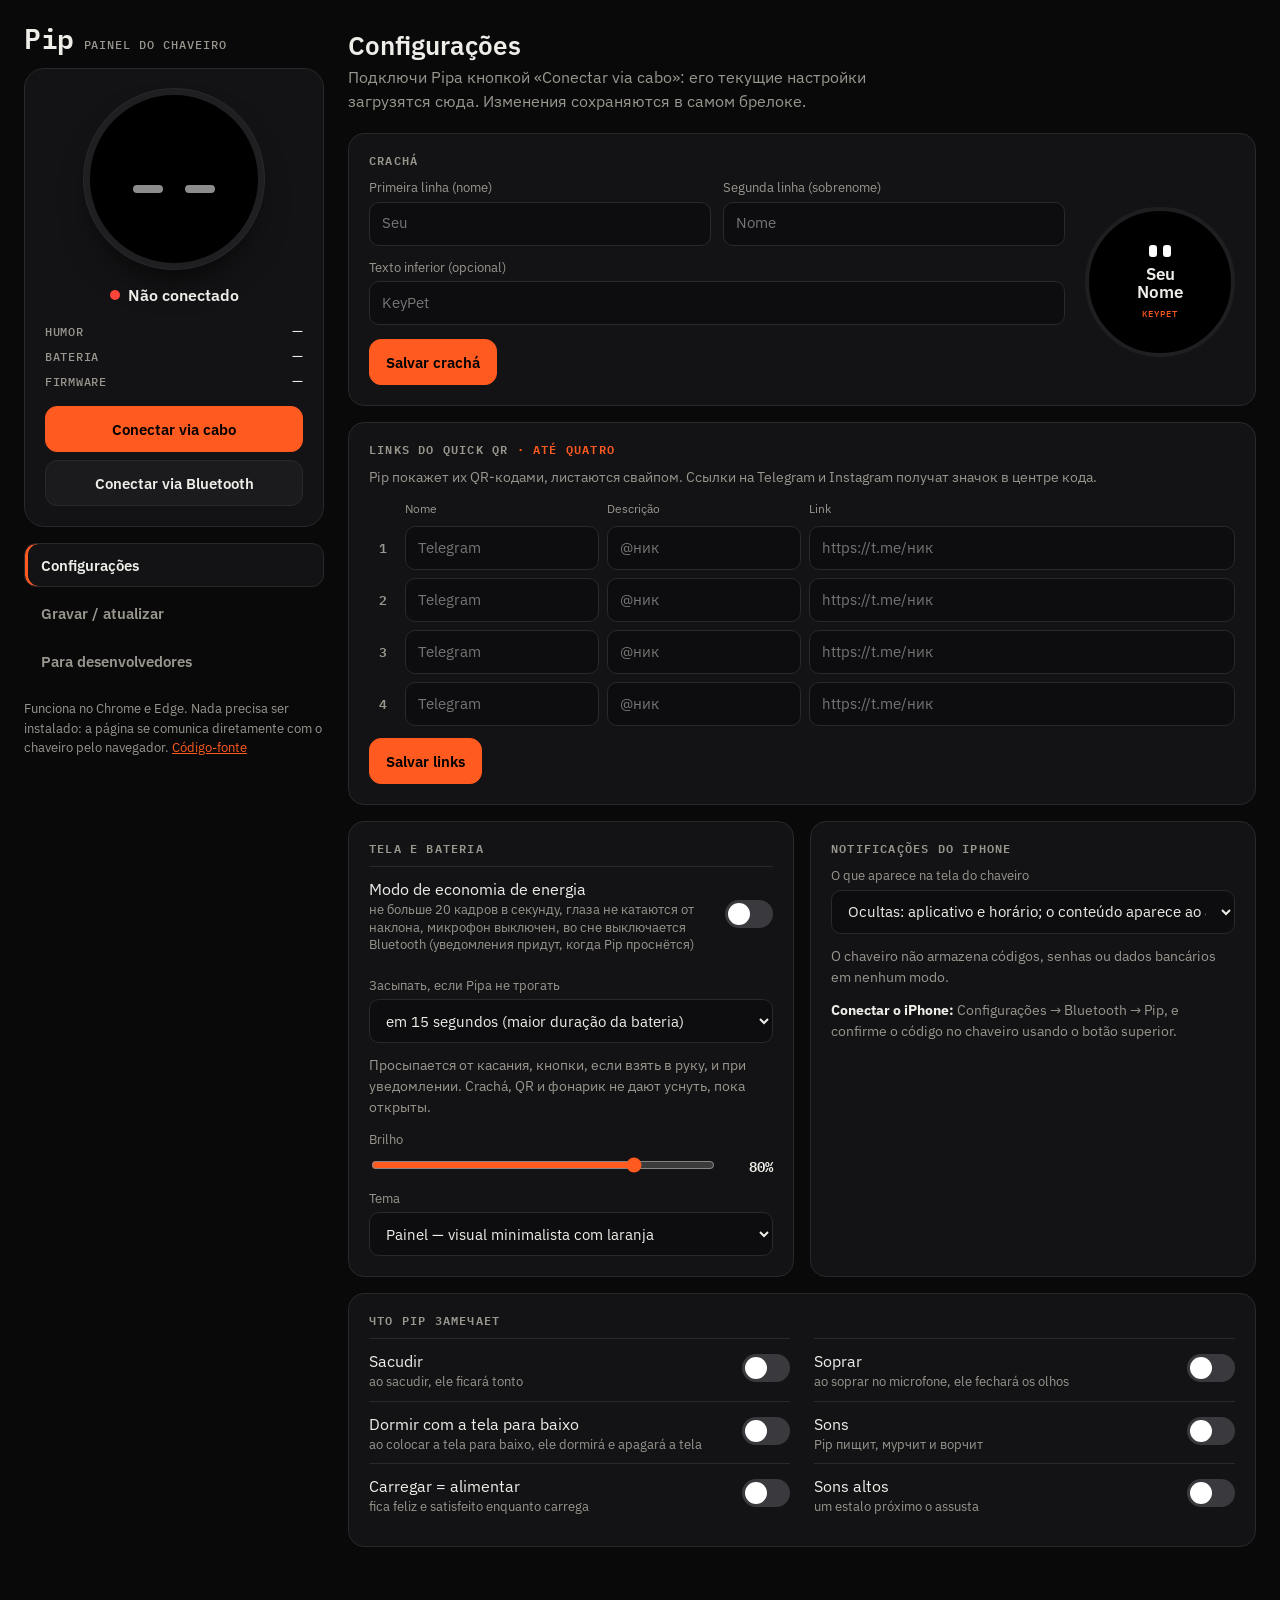
==== index.html @ 4ded97c6 "feat: publica painel web do Pip traduzido para pt-BR" ====
<!doctype html>
<html lang="pt-BR">
<head>
<meta charset="utf-8">
<meta name="viewport" content="width=device-width, initial-scale=1">
<title>Pip — painel do chaveiro</title>
<link rel="preconnect" href="https://fonts.googleapis.com">
<link rel="preconnect" href="https://fonts.gstatic.com" crossorigin>
<link href="https://fonts.googleapis.com/css2?family=IBM+Plex+Mono:wght@500;600&family=IBM+Plex+Sans:wght@400;500;600&display=swap" rel="stylesheet">
<style>
/* the keychain's own world: AMOLED black, the Приборка orange, mono headers like the device's "МУЗЫКА // КОМПЬЮТЕР".
   Layout: a sticky rail (Pip, the link, the tabs) beside a wide grid of cards; one column under 900px. */
:root{
  --bg:#09090a; --panel:#131315; --raised:#1b1b1e; --line:#29292d; --text:#efede8; --dim:#99968e;
  --acc:#ff5a1f; --good:#34c759; --bad:#ff453a;
  --mono:"IBM Plex Mono",ui-monospace,"SF Mono",Menlo,Consolas,monospace;
  --sans:"IBM Plex Sans",-apple-system,"Segoe UI",Roboto,Arial,sans-serif;
  color-scheme:dark;
}
*{box-sizing:border-box}
html,body{margin:0}
body{background:var(--bg);color:var(--text);font:16px/1.5 var(--sans)}
a{color:var(--acc)}
.app{max-width:1280px;margin:0 auto;padding:24px 24px 64px;display:grid;grid-template-columns:300px minmax(0,1fr);gap:24px;align-items:start}

/* ---- the rail ---- */
.rail{position:sticky;top:24px;display:flex;flex-direction:column;gap:16px}
.brand{display:flex;align-items:baseline;gap:10px}
.brand h1{font:600 28px/1 var(--mono);margin:0;letter-spacing:-.5px}
.brand span{font:500 12px var(--mono);color:var(--dim);text-transform:uppercase;letter-spacing:.08em}
.device{background:var(--panel);border:1px solid var(--line);border-radius:20px;padding:20px;display:flex;flex-direction:column;align-items:center;gap:14px}
.screen{width:180px;aspect-ratio:1;border-radius:50%;background:#000;border:6px solid #1f1f22;box-shadow:0 0 0 1px var(--line),0 20px 40px -20px #000;display:grid;place-items:center}
.eyes{display:flex;gap:22px}
.eyes i{width:30px;height:46px;background:#fff;border-radius:12px;transition:height .4s,transform .4s,opacity .4s;animation:blink 5s infinite}
body:not(.linked) .eyes i{height:8px;opacity:.55;transform:translateY(10px);animation:none}
@keyframes blink{0%,94%,100%{transform:scaleY(1)}97%{transform:scaleY(.08)}}
.status{display:flex;gap:8px;align-items:center;font-weight:600}
.dot{width:10px;height:10px;border-radius:50%;background:var(--bad);flex:none}
.linked .dot{background:var(--good);box-shadow:0 0 0 4px color-mix(in srgb,var(--good) 20%,transparent)}
.facts{width:100%;display:grid;grid-template-columns:auto 1fr;gap:4px 12px;font-size:14px;margin:0}
.facts dt{font:500 12px/21px var(--mono);color:var(--dim);text-transform:uppercase;letter-spacing:.06em}
.facts dd{margin:0;text-align:right;font-variant-numeric:tabular-nums}
.connect{width:100%;display:grid;gap:8px}
nav{display:flex;flex-direction:column;gap:4px}
nav button{justify-content:flex-start;background:transparent;border-color:transparent;min-height:44px;color:var(--dim)}
nav button:hover{background:var(--panel);color:var(--text)}
nav button.on{background:var(--panel);border-color:var(--line);color:var(--text);box-shadow:inset 3px 0 0 var(--acc)}
.rail footer{color:var(--dim);font-size:13px}

/* ---- the content ---- */
main{min-width:0}
.head{display:flex;justify-content:space-between;align-items:flex-end;gap:16px;flex-wrap:wrap;margin:6px 0 20px}
.head h2{font:600 26px/1.2 var(--sans);margin:0;text-wrap:balance}
.head p{margin:4px 0 0;color:var(--dim);max-width:60ch}
.cards{display:grid;grid-template-columns:repeat(2,minmax(0,1fr));gap:16px}
.wide{grid-column:1/-1}
.card{background:var(--panel);border:1px solid var(--line);border-radius:16px;padding:20px;display:flex;flex-direction:column;gap:12px;min-width:0}
.card h3{font:600 12px/1 var(--mono);margin:0;color:var(--dim);text-transform:uppercase;letter-spacing:.1em}
.card h3 b{color:var(--acc);font-weight:600}
.muted{color:var(--dim);font-size:14px;margin:0}
.notice{border:1px solid #5a3018;background:#22150e;color:#ffb28f;border-radius:12px;padding:12px 14px;margin:0 0 16px}

button{font:600 15px var(--sans);border-radius:12px;padding:10px 16px;border:1px solid var(--line);background:var(--raised);color:var(--text);cursor:pointer;min-height:46px;display:inline-flex;align-items:center;justify-content:center;gap:8px}
button:hover{border-color:var(--dim)}
button.main{background:var(--acc);border-color:var(--acc);color:#000}
button.main:hover{filter:brightness(1.08)}
button:disabled{opacity:.45;cursor:default}
:focus-visible{outline:2px solid var(--acc);outline-offset:2px}
.row{display:flex;gap:10px;flex-wrap:wrap;align-items:center}
label,.lbl{display:block;font-size:13px;color:var(--dim);margin:0 0 4px}
input[type=text],input[type=url],select{width:100%;font:inherit;font-size:15px;color:var(--text);background:#0d0d0f;border:1px solid var(--line);border-radius:10px;padding:9px 12px;min-height:44px}
input:focus,select:focus{border-color:var(--acc);outline:none}
input[type=range]{width:100%;accent-color:var(--acc)}
.fields{display:grid;grid-template-columns:1fr 1fr;gap:12px}
.saved{color:var(--good);font-size:14px;opacity:0;transition:opacity .3s}
.saved.show{opacity:1}

/* badge: fields beside a round preview */
.badge{display:grid;grid-template-columns:minmax(0,1fr) 150px;gap:20px;align-items:center}
.preview{width:150px;aspect-ratio:1;border-radius:50%;background:#000;border:4px solid #1f1f22;display:flex;flex-direction:column;align-items:center;justify-content:center;text-align:center;padding:16px;overflow:hidden}
.preview .mark{display:flex;gap:6px;margin-bottom:8px}.preview .mark i{width:8px;height:12px;background:#fff;border-radius:3px}
.preview b{font:600 17px/1.1 var(--sans);max-width:100%;overflow-wrap:anywhere}
.preview small{font:500 9px var(--mono);color:var(--acc);letter-spacing:.12em;text-transform:uppercase;margin-top:6px}

/* QR links: a table of four */
.links{display:grid;gap:8px}
.link{display:grid;grid-template-columns:28px minmax(0,1fr) minmax(0,1fr) minmax(0,2.2fr);gap:8px;align-items:center}
.link .n{font:600 13px var(--mono);color:var(--dim);text-align:center}
.link.head-row span{font-size:12px;color:var(--dim)}

.range{display:flex;align-items:center;gap:12px}
.range output{font:600 14px var(--mono);min-width:44px;text-align:right;font-variant-numeric:tabular-nums}
.toggles{display:grid;grid-template-columns:1fr 1fr;gap:0 24px}
.toggle{display:flex;justify-content:space-between;align-items:center;gap:12px;padding:10px 0;border-top:1px solid var(--line)}
.toggle small{display:block;color:var(--dim);font-size:13px;line-height:1.35}
.switch{position:relative;width:48px;height:28px;flex:none}
.switch input{position:absolute;opacity:0;inset:0;margin:0;cursor:pointer}
.switch span{position:absolute;inset:0;background:#3a3a3e;border-radius:14px;transition:.15s;pointer-events:none}
.switch span:before{content:"";position:absolute;width:22px;height:22px;left:3px;top:3px;background:#fff;border-radius:50%;transition:.15s}
.switch input:checked+span{background:var(--good)}
.switch input:checked+span:before{transform:translateX(20px)}
.switch input:focus-visible+span{outline:2px solid var(--acc);outline-offset:2px}

/* flashing: three steps across, then the button and the bar */
.steps{display:grid;grid-template-columns:repeat(3,1fr);gap:16px;counter-reset:s;margin:0;padding:0;list-style:none}
.steps li{background:var(--panel);border:1px solid var(--line);border-radius:16px;padding:18px;counter-increment:s}
.steps li:before{content:counter(s);display:grid;place-items:center;width:30px;height:30px;border-radius:50%;background:var(--acc);color:#000;font:600 15px var(--mono);margin-bottom:10px}
.steps b{display:block;margin-bottom:2px}
.flashbox{display:grid;grid-template-columns:auto minmax(0,1fr);gap:20px;align-items:center}
.bar{height:10px;background:#222225;border-radius:5px;overflow:hidden}
.bar i{display:block;height:100%;width:0;background:var(--acc);transition:width .2s}
details summary{cursor:pointer;color:var(--text)}
details p{margin:8px 0 0}

@media (max-width:1100px){.toggles{grid-template-columns:1fr}.link{grid-template-columns:28px 1fr 1fr}.link input[type=url]{grid-column:2/-1}.link.head-row{display:none}}
@media (max-width:900px){
  .app{grid-template-columns:1fr;padding:16px}
  .rail{position:static}
  .device{flex-direction:row;flex-wrap:wrap;justify-content:space-between}
  .screen{width:110px;border-width:4px}.eyes{gap:14px}.eyes i{width:18px;height:28px;border-radius:8px}
  .device .facts{flex:1;min-width:180px;width:auto}
  nav{flex-direction:row;overflow-x:auto}
  nav button{flex:none}
  nav button.on{box-shadow:inset 0 -3px 0 var(--acc)}
  .cards,.steps{grid-template-columns:1fr}
}
@media (max-width:520px){.fields,.flashbox{grid-template-columns:1fr}.badge{grid-template-columns:1fr;justify-items:center}.badge>div{width:100%}}
@media (prefers-reduced-motion:reduce){*{transition:none!important;animation:none!important}}
</style>
</head>
<body>
<div class="app">
  <aside class="rail">
    <div class="brand"><h1>Pip</h1><span>painel do chaveiro</span></div>

    <div class="device">
      <div class="screen" aria-hidden="true"><div class="eyes"><i></i><i></i></div></div>
      <div class="status"><span class="dot"></span><span id="state">Não conectado</span></div>
      <dl class="facts">
        <dt>Humor</dt><dd id="mood">—</dd>
        <dt>Bateria</dt><dd id="bat">—</dd>
        <dt>Firmware</dt><dd id="ver">—</dd>
      </dl>
      <div class="connect">
        <button class="main" id="usb">Conectar via cabo</button>
        <button id="ble">Conectar via Bluetooth</button>
      </div>
    </div>

    <nav id="tabs">
      <button data-tab="settings" class="on">Configurações</button>
      <button data-tab="flash">Gravar / atualizar</button>
      <button data-tab="dev">Para desenvolvedores</button>
    </nav>

    <footer>Funciona no Chrome e Edge. Nada precisa ser instalado: a página se comunica diretamente com o chaveiro pelo navegador.
      <a href="https://github.com/NovikovVisuals/Pip-KeyPet" target="_blank" rel="noopener">Código-fonte</a></footer>
  </aside>

  <main>
    <div class="notice" id="nobrowser" hidden>
      Este navegador não é compatível com o chaveiro. Abra esta página no <b>Google Chrome</b> или <b>Microsoft Edge</b> на компьютере.
    </div>

    <section data-tab="settings">
      <div class="head"><div>
        <h2>Configurações</h2>
        <p id="needlink">Подключи Pipа кнопкой «Conectar via cabo»: его текущие настройки загрузятся сюда. Изменения сохраняются в самом брелоке.</p>
      </div></div>

      <div class="cards">
        <div class="card wide">
          <h3>Crachá</h3>
          <div class="badge">
            <div>
              <div class="fields">
                <div><label for="first">Primeira linha (nome)</label><input type="text" id="first" maxlength="30" placeholder="Seu"></div>
                <div><label for="last">Segunda linha (sobrenome)</label><input type="text" id="last" maxlength="30" placeholder="Nome"></div>
              </div>
              <div style="margin-top:12px"><label for="org">Texto inferior (opcional)</label><input type="text" id="org" maxlength="22" placeholder="KeyPet"></div>
              <div class="row" style="margin-top:14px"><button class="main" id="saveName">Salvar crachá</button><span class="saved" id="savedName">Salvo</span></div>
            </div>
            <div class="preview" aria-label="Prévia no chaveiro">
              <div class="mark"><i></i><i></i></div>
              <b id="pvFirst">Seu</b><b id="pvLast">Nome</b><small id="pvOrg">KeyPet</small>
            </div>
          </div>
        </div>

        <div class="card wide">
          <h3>Links do Quick QR <b>· até quatro</b></h3>
          <p class="muted">Pip покажет их QR-кодами, листаются свайпом. Ссылки на Telegram и Instagram получат значок в центре кода.</p>
          <div class="links" id="links">
            <div class="link head-row"><span></span><span>Nome</span><span>Descrição</span><span>Link</span></div>
          </div>
          <div class="row"><button class="main" id="saveLinks">Salvar links</button><span class="saved" id="savedLinks">Salvo</span></div>
        </div>

        <div class="card">
          <h3>Tela e bateria</h3>
          <div class="toggle"><div>Modo de economia de energia<small>не больше 20 кадров в секунду, глаза не катаются от наклона, микрофон выключен, во сне выключается Bluetooth (уведомления придут, когда Pip проснётся)</small></div>
            <label class="switch"><input type="checkbox" id="eco" aria-label="Modo de economia de energia"><span></span></label></div>
          <div><label for="power">Засыпать, если Pipа не трогать</label>
            <select id="power">
              <option value="15">em 15 segundos (maior duração da bateria)</option>
              <option value="30">em 30 segundos</option>
              <option value="60">em 1 minuto</option>
              <option value="120">em 2 minutos</option>
              <option value="300">em 5 minutos</option>
              <option value="0">nunca (a bateria descarrega rapidamente)</option>
            </select></div>
          <p class="muted">Просыпается от касания, кнопки, если взять в руку, и при уведомлении. Crachá, QR и фонарик не дают уснуть, пока открыты.</p>
          <div><label for="bright">Brilho</label>
            <div class="range"><input type="range" id="bright" min="10" max="100" step="5" value="80"><output id="brightOut">80%</output></div></div>
          <div><label for="theme">Tema</label>
            <select id="theme"><option value="1">Painel — visual minimalista com laranja</option><option value="3">Diagnóstico — terminal retrô</option></select></div>
        </div>

        <div class="card">
          <h3>Notificações do iPhone</h3>
          <div><label for="privacy">O que aparece na tela do chaveiro</label>
            <select id="privacy">
              <option value="1">Ocultas: aplicativo e horário; o conteúdo aparece ao abrir</option>
              <option value="0">Visíveis: todo o conteúdo imediatamente</option>
              <option value="2">Desativadas: nenhum conteúdo é recebido</option>
            </select></div>
          <p class="muted">O chaveiro não armazena códigos, senhas ou dados bancários em nenhum modo.</p>
          <p class="muted"><b style="color:var(--text)">Conectar o iPhone:</b> Configurações → Bluetooth → Pip, e confirme o código no chaveiro usando o botão superior.</p>
        </div>

        <div class="card wide">
          <h3>Что Pip замечает</h3>
          <div class="toggles" id="feats"></div>
        </div>
      </div>
    </section>

    <section data-tab="flash" hidden>
      <div class="head"><div>
        <h2>Gravar или обновить Pipа</h2>
        <p id="fwinfo"></p>
      </div></div>
      <div class="cards">
        <ol class="steps wide">
          <li><b>Conecte o cabo</b><span class="muted">USB-C com transferência de dados, não apenas para carregamento.</span></li>
          <li><b>Clique em “Gravar”</b><span class="muted">e selecione na lista <b>USB JTAG/serial</b>.</span></li>
          <li><b>Aguarde um minuto</b><span class="muted">Não desconecte o cabo até a barra chegar ao fim.</span></li>
        </ol>
        <div class="card wide">
          <div class="flashbox">
            <button class="main" id="flash">Gravar</button>
            <div><div class="bar"><i id="prog"></i></div><p id="flashState" class="muted" style="margin-top:8px">O bichinho, as configurações e o iPhone conectado são preservados durante a atualização.</p></div>
          </div>
          <details class="muted"><summary>Problemas?</summary>
            <p>O chaveiro não aparece na lista: experimente outro cabo ou porta USB. No Linux, execute uma vez
              <code>sudo usermod -aG dialout $USER</code> e entre novamente na sessão.</p>
            <p>Firmware не начинается: зажми нижнюю кнопку брелока, коротко нажми верхнюю и отпусти нижнюю. Брелок войдёт
              в режим прошивки; снова нажми «Gravar».</p></details>
        </div>
      </div>
    </section>

    <section data-tab="dev" hidden>
      <div class="head"><div>
        <h2>Para desenvolvedores</h2>
        <p>Почему у Pipа такое настроение (дерево эмоций), история за сутки, показ любой эмоции, ручки всех правил.</p>
      </div></div>
      <div class="cards">
        <div class="card">
          <h3>Depuração</h3>
          <p class="muted">Será aberta em uma nova aba; a conexão USB será transferida para ela.</p>
          <div class="row"><button id="openDebug">Abrir depuração</button></div>
        </div>
        <div class="card">
          <h3>Modo desenvolvedor</h3>
          <p class="muted">Каркас глаз, взгляд, области перерисовки и цифры поверх Pipа, прямо на экране брелока.</p>
          <div class="row"><button id="devOn">Ativar</button><button id="devOff">Desativar</button></div>
        </div>
        <div class="card">
          <h3>Registro da bateria</h3>
          <p class="muted">Pip каждую минуту пишет заряд и напряжение в свою память (~17 часов). Зарядить до 100%, отключить кабель, дождаться, пока сядет, подключить и скачать.</p>
          <div class="row"><button id="batGet">Baixar CSV</button><button id="batClear">Limpar</button><span class="saved" id="batState"></span></div>
        </div>
      </div>
    </section>
  </main>
</div>

<script src="https://novikovvisuals.github.io/Pip-KeyPet/firmware/firmware.js"></script>
<script type="module">
const $ = id => document.getElementById(id);
const FEATS = [
  [0, 'Sacudir', 'ao sacudir, ele ficará tonto'],
  [1, 'Soprar', 'ao soprar no microfone, ele fechará os olhos'],
  [2, 'Dormir com a tela para baixo', 'ao colocar a tela para baixo, ele dormirá e apagará a tela'],
  [3, 'Sons', 'Pip пищит, мурчит и ворчит'],
  [4, 'Carregar = alimentar', 'fica feliz e satisfeito enquanto carrega'],
  [6, 'Sons altos', 'um estalo próximo o assusta'],
];
if (!('serial' in navigator)) $('nobrowser').hidden = false;
if (!('bluetooth' in navigator)) $('ble').hidden = true;
const fw = window.PIP_FIRMWARE;
$('fwinfo').textContent = fw ? `В панели прошивка ${fw.version} от ${fw.built}.` : 'Файл прошивки не найден (docs/https://novikovvisuals.github.io/Pip-KeyPet/firmware/firmware.js).';

/* ---------- the link: a USB serial port (Web Serial) or Bluetooth ---------- */
let port = null, reader = null, ble = null, bleq = Promise.resolve(), alive = 0, cfg = null;
const enc = new TextEncoder();
async function send(c) {
  if (port && port.writable) { const w = port.writable.getWriter(); await w.write(enc.encode(c + '\n')); w.releaseLock(); }
  else if (ble) { bleq = bleq.then(() => ble.writeValueWithoutResponse(enc.encode(c + '\n'))).catch(() => {}); return bleq; }
}
function onLine(l) {
  if (l.startsWith('@S ')) {
    alive = Date.now();
    const s = JSON.parse(l.slice(3));
    $('mood').textContent = s.m;
    $('bat').textContent = s.bat >= 0 ? `${s.bat}%${s.ch ? ' · заряжается' : ''}` : '—';
  } else if (l.startsWith('@C ')) { cfg = JSON.parse(l.slice(3)); fill(); }
  else if (l.startsWith('@B ') && batRows) {
    if (l === '@B end') {
      const csv = 'seq,uptime_s,mv,percent,charging,usb,eco,screen_lit_percent\n' + batRows.map(r => {
        const [seq, up, mv, pct, fl, lit] = r.split(' ').map(Number);
        return [seq, up, mv, pct, fl & 1, fl >> 1 & 1, fl >> 2 & 1, lit].join(',');
      }).join('\n') + '\n';
      const a = Object.assign(document.createElement('a'), {href: URL.createObjectURL(new Blob([csv], {type: 'text/csv'})), download: 'pip-battery.csv'});
      a.click();
      $('batState').textContent = `${batRows.length} строк`; $('batState').classList.add('show');
      batRows = null;
    } else batRows.push(l.slice(3));
  }
}
async function readLoop() {
  const dec = new TextDecoder();
  let acc = '';
  try {
    while (port && port.readable) {
      reader = port.readable.getReader();
      for (;;) {
        const {value, done} = await reader.read();
        if (done) break;
        acc += dec.decode(value, {stream: true});
        let i;
        while ((i = acc.indexOf('\n')) >= 0) { onLine(acc.slice(0, i).replace(/\r$/, '')); acc = acc.slice(i + 1); }
      }
      reader.releaseLock();
    }
  } catch (e) { /* unplugged */ }
  reader = null;
}
async function openPort(p) {
  port = p;
  await port.open({baudRate: 115200});
  try { await port.setSignals({dataTerminalReady: false, requestToSend: false}); } catch (e) {}
  readLoop();
  state('Via cabo', true);
  /* opening the port may reset the keychain: ask until it answers (it boots in ~4 s) */
  cfg = null;
  const ask = setInterval(() => { if (cfg || !port) clearInterval(ask); else send('config'); }, 1000);
}
async function closePort() {
  if (!port) return null;
  const p = port;
  port = null;
  try { if (reader) await reader.cancel(); } catch (e) {}
  await new Promise(r => setTimeout(r, 100));
  try { await p.close(); } catch (e) {}
  return p;
}
function state(text, on) { $('state').textContent = text; document.body.classList.toggle('linked', on); }
$('usb').onclick = async () => {
  try { await openPort(await navigator.serial.requestPort({filters: [{usbVendorId: 0x303a}]})); }
  catch (e) { if (e.name !== 'NotFoundError') state('Falha: ' + e.message, false); }
};
$('ble').onclick = async () => {
  const SVC = '50495044-4247-4b45-5950-455400000001', RX = '50495044-4247-4b45-5950-455400000002', TX = '50495044-4247-4b45-5950-455400000003';
  try {
    const dev = await navigator.bluetooth.requestDevice({filters: [{name: 'Pip'}], optionalServices: [SVC]});
    const svc = await (await dev.gatt.connect()).getPrimaryService(SVC);
    const tx = await svc.getCharacteristic(TX);
    ble = await svc.getCharacteristic(RX);
    let acc = '';
    tx.addEventListener('characteristicvaluechanged', e => {
      acc += new TextDecoder().decode(e.target.value);
      let i;
      while ((i = acc.indexOf('\n')) >= 0) { onLine(acc.slice(0, i)); acc = acc.slice(i + 1); }
    });
    await tx.startNotifications();
    dev.addEventListener('gattserverdisconnected', () => { ble = null; state('Bluetooth desconectado', false); });
    state('Via Bluetooth', true);
    send('config');
  } catch (e) { if (e.name !== 'NotFoundError') state('Bluetooth: ' + e.message, false); }
};
setInterval(() => { if ((port || ble) && Date.now() - alive > 4000 && alive) state('Pip не отвечает — переподключи', false); }, 1000);

/* ---------- settings ---------- */
for (let i = 0; i < 4; i++) $('links').insertAdjacentHTML('beforeend',
  `<div class="link"><span class="n">${i + 1}</span><input type="text" placeholder="Telegram" maxlength="18" id="ls${i}" aria-label="Nome ${i + 1}">` +
  `<input type="text" placeholder="@ник" maxlength="46" id="lh${i}" aria-label="Descrição ${i + 1}">` +
  `<input type="url" placeholder="https://t.me/ник" maxlength="198" id="lu${i}" aria-label="Link ${i + 1}"></div>`);
for (const [f, name, note] of FEATS) $('feats').insertAdjacentHTML('beforeend',
  `<div class="toggle"><div>${name}<small>${note}</small></div><label class="switch"><input type="checkbox" id="f${f}" aria-label="${name}"><span></span></label></div>`);
const clean = s => s.replace(/[|\n\r]/g, ' ').trim();
const preview = () => {
  for (const id of ['first', 'last', 'org']) $('pv' + id[0].toUpperCase() + id.slice(1)).textContent = $(id).value || $(id).placeholder;
};
['first', 'last', 'org'].forEach(id => $(id).oninput = preview);
$('bright').oninput = e => $('brightOut').textContent = e.target.value + '%';
function fill() {
  $('first').value = cfg.first; $('last').value = cfg.last; $('org').value = cfg.org; preview();
  cfg.links.forEach((l, i) => { $('ls' + i).value = l[0]; $('lh' + i).value = l[1]; $('lu' + i).value = l[2]; });
  $('power').value = [15, 30, 60, 120, 300, 0].includes(cfg.power) ? cfg.power : 30;
  $('bright').value = cfg.bright; $('brightOut').textContent = cfg.bright + '%';
  $('eco').checked = !!cfg.eco;
  $('theme').value = cfg.theme; $('privacy').value = cfg.privacy;
  for (const [f] of FEATS) $('f' + f).checked = !!cfg.feat[f];
  $('ver').textContent = cfg.ver || '—';
  $('needlink').textContent = 'As alterações são salvas imediatamente no próprio chaveiro.';
}
const flashSaved = id => { $(id).classList.add('show'); setTimeout(() => $(id).classList.remove('show'), 1500); };
$('saveName').onclick = () => { send(`name ${clean($('first').value)}|${clean($('last').value)}|${clean($('org').value)}`); flashSaved('savedName'); };
$('saveLinks').onclick = async () => {
  for (let i = 0; i < 4; i++) await send(`link ${i} ${clean($('ls' + i).value)}|${clean($('lh' + i).value)}|${clean($('lu' + i).value)}`);
  flashSaved('savedLinks');
};
$('power').onchange = e => send('power ' + e.target.value);
$('bright').onchange = e => send('bright ' + e.target.value);
$('eco').onchange = e => send('eco ' + (e.target.checked ? 1 : 0));
$('theme').onchange = e => send('theme ' + e.target.value);
$('privacy').onchange = e => send('privacy ' + e.target.value);
$('feats').onchange = e => send(`feat ${e.target.id.slice(1)} ${e.target.checked ? 1 : 0}`);

/* ---------- tabs ---------- */
$('tabs').onclick = e => {
  const t = e.target.dataset.tab;
  if (!t) return;
  document.querySelectorAll('#tabs button').forEach(b => b.classList.toggle('on', b.dataset.tab === t));
  document.querySelectorAll('section[data-tab]').forEach(s => s.hidden = s.dataset.tab !== t);
};
$('openDebug').onclick = async () => { await closePort(); state('Depuração открыта в новой вкладке', false); window.open('https://novikovvisuals.github.io/Pip-KeyPet/debug.html', '_blank'); };
$('devOn').onclick = () => send('dev 1');
let batRows = null;
$('batGet').onclick = () => { batRows = []; send('bat'); };
$('batClear').onclick = () => { if (confirm('Apagar o registro da bateria do chaveiro?')) send('bat clear'); };
$('devOff').onclick = () => send('dev 0');

/* ---------- flashing (esptool-js) ---------- */
$('flash').onclick = async () => {
  if (!fw) return;
  const b64 = s => Uint8Array.from(atob(s), c => c.charCodeAt(0));
  $('flash').disabled = true;
  try {
    $('flashState').textContent = 'Preparando...';
    const {ESPLoader, Transport} = await import('https://unpkg.com/esptool-js@0.6.1/bundle.js');
    /* ask Pip to show "Обновление" first: the screen keeps that frame while the chip is in the flasher.
       Firmware that is not Pip's (a factory one, an empty chip) never answers: then just go on after a few seconds. */
    if (!port) await openPort(await navigator.serial.requestPort({filters: [{usbVendorId: 0x303a}]}));
    $('flashState').textContent = 'Связываюсь с Pipом...';
    for (let t = 0; !cfg && t < 60; t++) await new Promise(r => setTimeout(r, 100));
    if (cfg) { await send('update'); await new Promise(r => setTimeout(r, 600)); }
    const p = await closePort();
    const transport = new Transport(p, true);
    const loader = new ESPLoader({transport, baudrate: 921600, terminal: {clean() {}, writeLine() {}, write() {}}});
    $('flashState').textContent = 'Conectando ao chaveiro...';
    await loader.main();
    const total = fw.parts.reduce((n, x) => n + x.data.length * 0.75, 0);
    let done = 0, last = 0;
    await loader.writeFlash({
      fileArray: fw.parts.map(x => ({data: b64(x.data), address: x.address})),
      flashMode: 'keep', flashFreq: 'keep', flashSize: 'keep', eraseAll: false, compress: true,
      reportProgress: (i, written, size) => {
        if (written < last) done += last;
        last = written;
        $('prog').style.width = Math.min(100, (done + written) / total * 100) + '%';
        $('flashState').textContent = 'Gravando... não desconecte o cabo';
      },
    });
    /* esptool-js 0.6.1 'hard_reset' only lets RTS go, it never pulls it: the chip stayed in the flasher with the last
       frame on screen. Pull EN low with RTS (DTR low keeps GPIO0 high: a normal boot), then let go. */
    await transport.setDTR(false);
    await transport.setRTS(true);
    await new Promise(r => setTimeout(r, 150));
    await transport.setRTS(false);
    await transport.disconnect();
    $('prog').style.width = '100%';
    $('flashState').textContent = 'Готово! Pip перезагружается. Через несколько секунд нажми «Conectar via cabo», чтобы настроить его.';
    state('Não conectado', false);
  } catch (e) {
    $('flashState').textContent = 'Não foi possível: ' + (e.message || e) + '. Загляни в «Problemas?» ниже.';
  }
  $('flash').disabled = false;
};
</script>
</body>
</html>
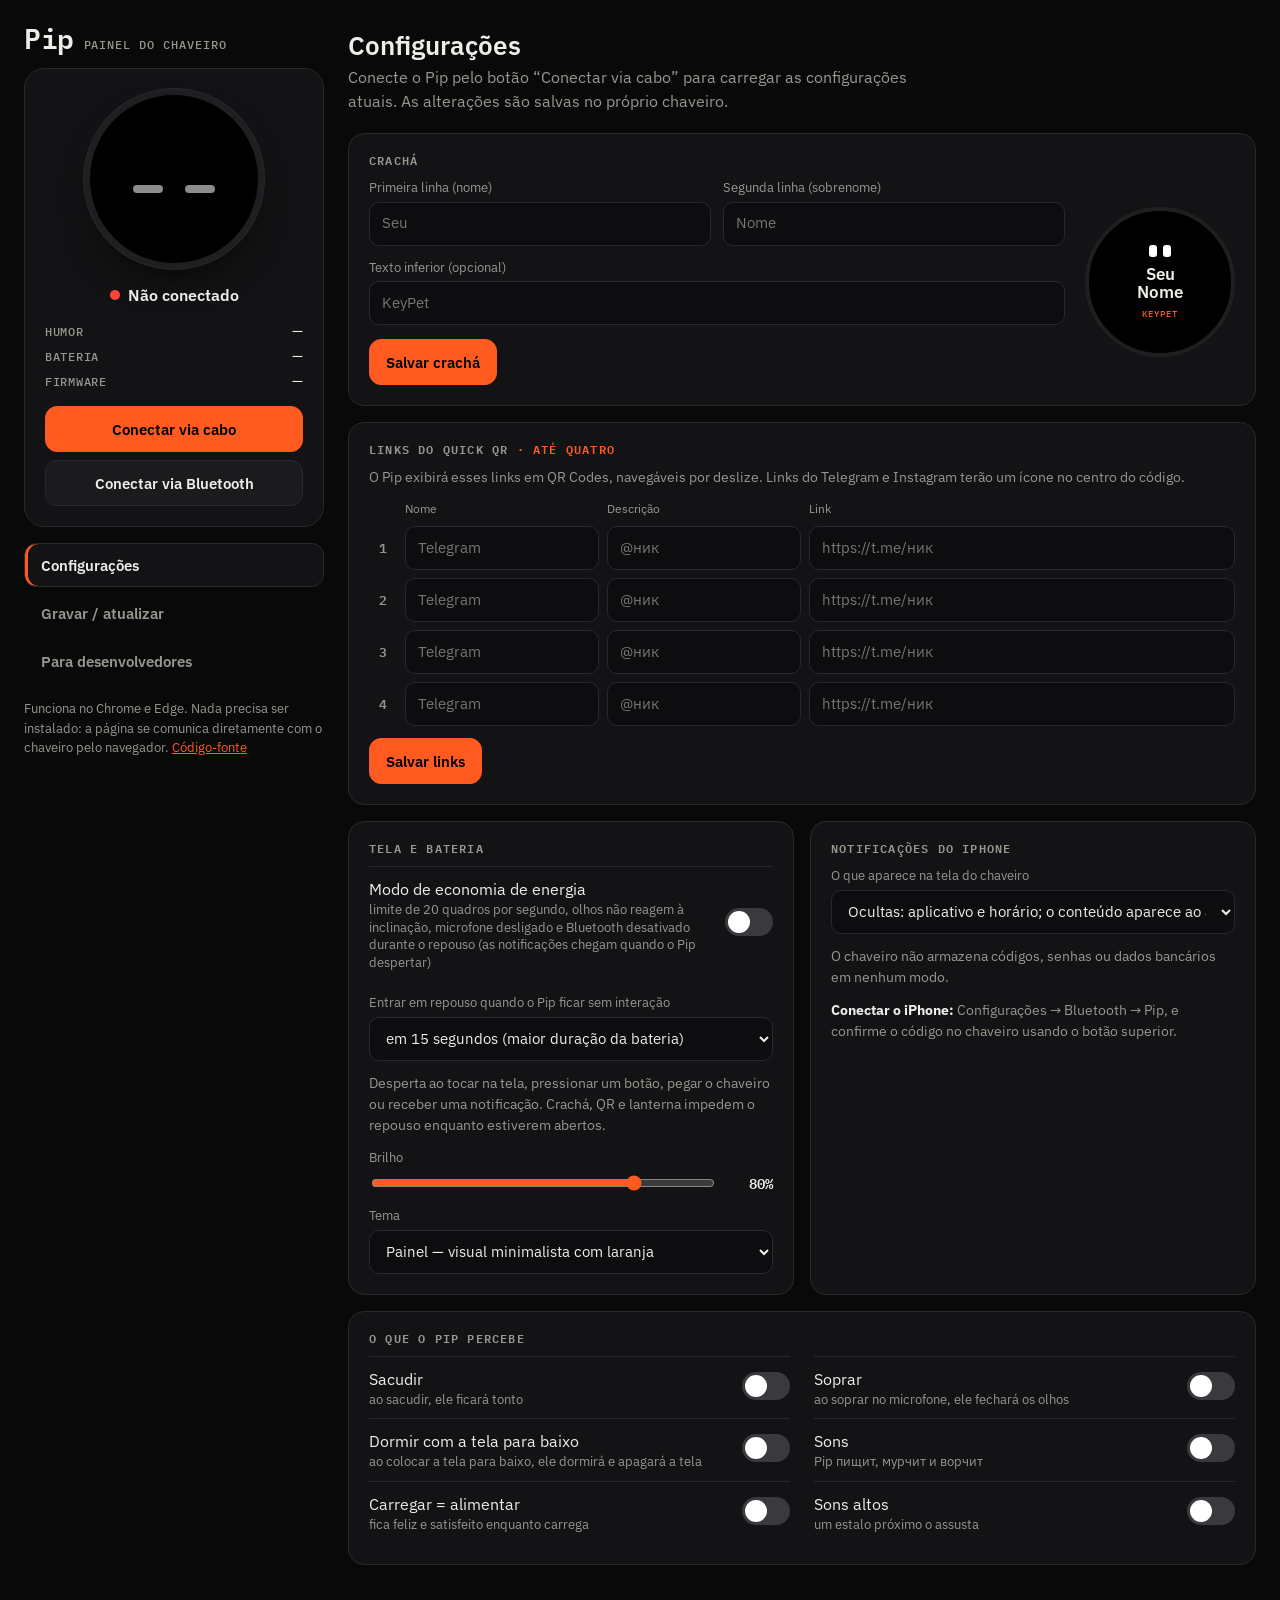
==== commit 0a481dbb: "fix: completa tradução pt-BR do painel" ====
--- a/index.html
+++ b/index.html
@@ -165,7 +165,7 @@
     <section data-tab="settings">
       <div class="head"><div>
         <h2>Configurações</h2>
-        <p id="needlink">Подключи Pipа кнопкой «Conectar via cabo»: его текущие настройки загрузятся сюда. Изменения сохраняются в самом брелоке.</p>
+        <p id="needlink">Conecte o Pip pelo botão “Conectar via cabo” para carregar as configurações atuais. As alterações são salvas no próprio chaveiro.</p>
       </div></div>
 
       <div class="cards">
@@ -189,7 +189,7 @@
 
         <div class="card wide">
           <h3>Links do Quick QR <b>· até quatro</b></h3>
-          <p class="muted">Pip покажет их QR-кодами, листаются свайпом. Ссылки на Telegram и Instagram получат значок в центре кода.</p>
+          <p class="muted">O Pip exibirá esses links em QR Codes, navegáveis por deslize. Links do Telegram e Instagram terão um ícone no centro do código.</p>
           <div class="links" id="links">
             <div class="link head-row"><span></span><span>Nome</span><span>Descrição</span><span>Link</span></div>
           </div>
@@ -198,9 +198,9 @@
 
         <div class="card">
           <h3>Tela e bateria</h3>
-          <div class="toggle"><div>Modo de economia de energia<small>не больше 20 кадров в секунду, глаза не катаются от наклона, микрофон выключен, во сне выключается Bluetooth (уведомления придут, когда Pip проснётся)</small></div>
+          <div class="toggle"><div>Modo de economia de energia<small>limite de 20 quadros por segundo, olhos não reagem à inclinação, microfone desligado e Bluetooth desativado durante o repouso (as notificações chegam quando o Pip despertar)</small></div>
             <label class="switch"><input type="checkbox" id="eco" aria-label="Modo de economia de energia"><span></span></label></div>
-          <div><label for="power">Засыпать, если Pipа не трогать</label>
+          <div><label for="power">Entrar em repouso quando o Pip ficar sem interação</label>
             <select id="power">
               <option value="15">em 15 segundos (maior duração da bateria)</option>
               <option value="30">em 30 segundos</option>
@@ -209,7 +209,7 @@
               <option value="300">em 5 minutos</option>
               <option value="0">nunca (a bateria descarrega rapidamente)</option>
             </select></div>
-          <p class="muted">Просыпается от касания, кнопки, если взять в руку, и при уведомлении. Crachá, QR и фонарик не дают уснуть, пока открыты.</p>
+          <p class="muted">Desperta ao tocar na tela, pressionar um botão, pegar o chaveiro ou receber uma notificação. Crachá, QR e lanterna impedem o repouso enquanto estiverem abertos.</p>
           <div><label for="bright">Brilho</label>
             <div class="range"><input type="range" id="bright" min="10" max="100" step="5" value="80"><output id="brightOut">80%</output></div></div>
           <div><label for="theme">Tema</label>
@@ -229,7 +229,7 @@
         </div>
 
         <div class="card wide">
-          <h3>Что Pip замечает</h3>
+          <h3>O que o Pip percebe</h3>
           <div class="toggles" id="feats"></div>
         </div>
       </div>
@@ -237,7 +237,7 @@
 
     <section data-tab="flash" hidden>
       <div class="head"><div>
-        <h2>Gravar или обновить Pipа</h2>
+        <h2>Gravar ou atualizar o Pip</h2>
         <p id="fwinfo"></p>
       </div></div>
       <div class="cards">
@@ -263,7 +263,7 @@
     <section data-tab="dev" hidden>
       <div class="head"><div>
         <h2>Para desenvolvedores</h2>
-        <p>Почему у Pipа такое настроение (дерево эмоций), история за сутки, показ любой эмоции, ручки всех правил.</p>
+        <p>Veja por que o Pip está com determinado humor (árvore de emoções), o histórico das últimas 24 horas, demonstre emoções e ajuste todas as regras.</p>
       </div></div>
       <div class="cards">
         <div class="card">
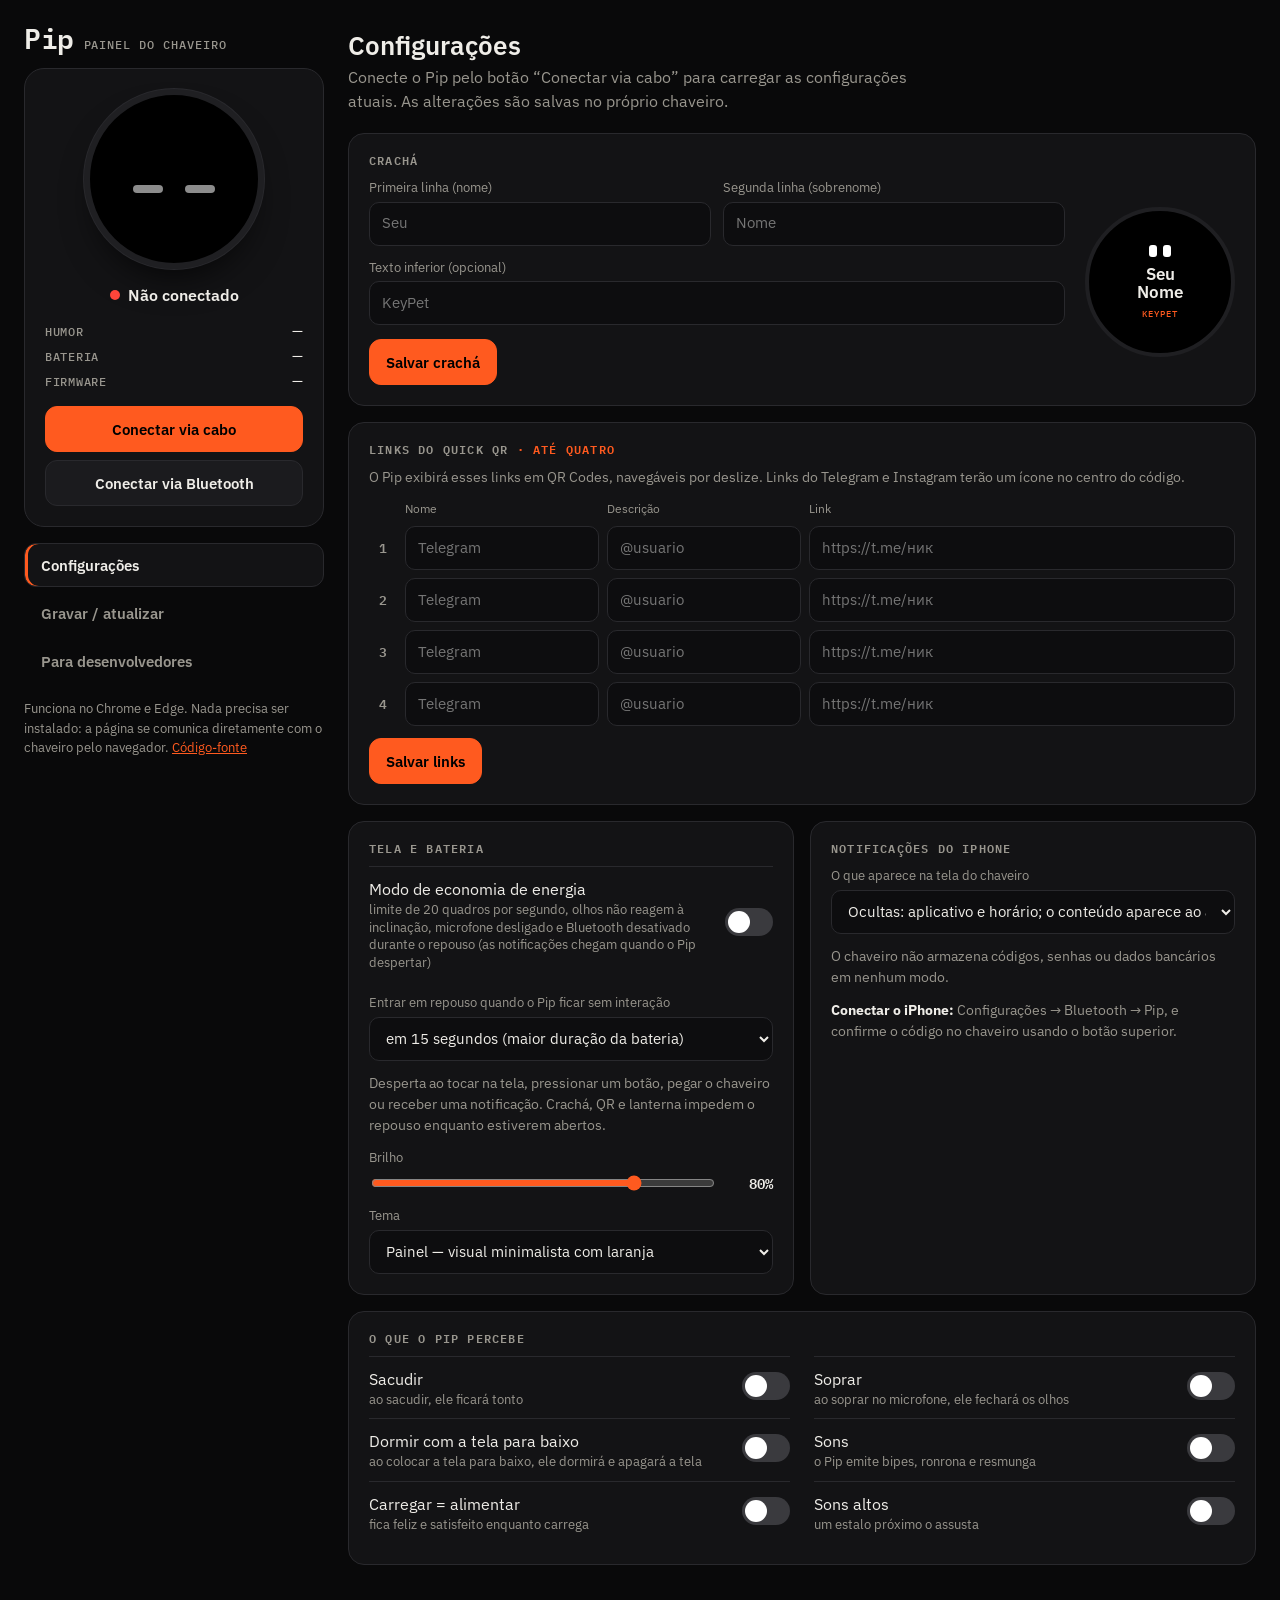
==== commit d7032933: "fix: revisa textos e mensagens da interface" ====
--- a/index.html
+++ b/index.html
@@ -254,8 +254,7 @@
           <details class="muted"><summary>Problemas?</summary>
             <p>O chaveiro não aparece na lista: experimente outro cabo ou porta USB. No Linux, execute uma vez
               <code>sudo usermod -aG dialout $USER</code> e entre novamente na sessão.</p>
-            <p>Firmware не начинается: зажми нижнюю кнопку брелока, коротко нажми верхнюю и отпусти нижнюю. Брелок войдёт
-              в режим прошивки; снова нажми «Gravar».</p></details>
+            <p>A gravação não começa: mantenha pressionado o botão inferior do chaveiro, pressione rapidamente o botão superior e solte o botão inferior. O chaveiro entrará no modo de gravação; clique em “Gravar” novamente.</p></details>
         </div>
       </div>
     </section>
@@ -273,12 +272,12 @@
         </div>
         <div class="card">
           <h3>Modo desenvolvedor</h3>
-          <p class="muted">Каркас глаз, взгляд, области перерисовки и цифры поверх Pipа, прямо на экране брелока.</p>
+          <p class="muted">Estrutura dos olhos, direção do olhar, áreas redesenhadas e informações sobrepostas diretamente na tela do Pip.</p>
           <div class="row"><button id="devOn">Ativar</button><button id="devOff">Desativar</button></div>
         </div>
         <div class="card">
           <h3>Registro da bateria</h3>
-          <p class="muted">Pip каждую минуту пишет заряд и напряжение в свою память (~17 часов). Зарядить до 100%, отключить кабель, дождаться, пока сядет, подключить и скачать.</p>
+          <p class="muted">O Pip registra a carga e a tensão na memória a cada minuto (cerca de 17 horas). Carregue até 100%, desconecte o cabo, aguarde o descarregamento, conecte novamente e baixe os dados.</p>
           <div class="row"><button id="batGet">Baixar CSV</button><button id="batClear">Limpar</button><span class="saved" id="batState"></span></div>
         </div>
       </div>
@@ -293,14 +292,14 @@
   [0, 'Sacudir', 'ao sacudir, ele ficará tonto'],
   [1, 'Soprar', 'ao soprar no microfone, ele fechará os olhos'],
   [2, 'Dormir com a tela para baixo', 'ao colocar a tela para baixo, ele dormirá e apagará a tela'],
-  [3, 'Sons', 'Pip пищит, мурчит и ворчит'],
+  [3, 'Sons', 'o Pip emite bipes, ronrona e resmunga'],
   [4, 'Carregar = alimentar', 'fica feliz e satisfeito enquanto carrega'],
   [6, 'Sons altos', 'um estalo próximo o assusta'],
 ];
 if (!('serial' in navigator)) $('nobrowser').hidden = false;
 if (!('bluetooth' in navigator)) $('ble').hidden = true;
 const fw = window.PIP_FIRMWARE;
-$('fwinfo').textContent = fw ? `В панели прошивка ${fw.version} от ${fw.built}.` : 'Файл прошивки не найден (docs/https://novikovvisuals.github.io/Pip-KeyPet/firmware/firmware.js).';
+$('fwinfo').textContent = fw ? `Firmware ${fw.version} do dia ${fw.built} disponível no painel.` : 'Arquivo de firmware não encontrado. O painel utiliza o arquivo oficial do projeto original.';
 
 /* ---------- the link: a USB serial port (Web Serial) or Bluetooth ---------- */
 let port = null, reader = null, ble = null, bleq = Promise.resolve(), alive = 0, cfg = null;
@@ -390,12 +389,12 @@
     send('config');
   } catch (e) { if (e.name !== 'NotFoundError') state('Bluetooth: ' + e.message, false); }
 };
-setInterval(() => { if ((port || ble) && Date.now() - alive > 4000 && alive) state('Pip не отвечает — переподключи', false); }, 1000);
+setInterval(() => { if ((port || ble) && Date.now() - alive > 4000 && alive) state('O Pip não responde. Reconecte o dispositivo.', false); }, 1000);
 
 /* ---------- settings ---------- */
 for (let i = 0; i < 4; i++) $('links').insertAdjacentHTML('beforeend',
   `<div class="link"><span class="n">${i + 1}</span><input type="text" placeholder="Telegram" maxlength="18" id="ls${i}" aria-label="Nome ${i + 1}">` +
-  `<input type="text" placeholder="@ник" maxlength="46" id="lh${i}" aria-label="Descrição ${i + 1}">` +
+  `<input type="text" placeholder="@usuario" maxlength="46" id="lh${i}" aria-label="Descrição ${i + 1}">` +
   `<input type="url" placeholder="https://t.me/ник" maxlength="198" id="lu${i}" aria-label="Link ${i + 1}"></div>`);
 for (const [f, name, note] of FEATS) $('feats').insertAdjacentHTML('beforeend',
   `<div class="toggle"><div>${name}<small>${note}</small></div><label class="switch"><input type="checkbox" id="f${f}" aria-label="${name}"><span></span></label></div>`);
@@ -451,10 +450,10 @@
   try {
     $('flashState').textContent = 'Preparando...';
     const {ESPLoader, Transport} = await import('https://unpkg.com/esptool-js@0.6.1/bundle.js');
-    /* ask Pip to show "Обновление" first: the screen keeps that frame while the chip is in the flasher.
+    /* ask Pip to show "Atualização" first: the screen keeps that frame while the chip is in the flasher.
        Firmware that is not Pip's (a factory one, an empty chip) never answers: then just go on after a few seconds. */
     if (!port) await openPort(await navigator.serial.requestPort({filters: [{usbVendorId: 0x303a}]}));
-    $('flashState').textContent = 'Связываюсь с Pipом...';
+    $('flashState').textContent = 'Conectando ao Pip...';
     for (let t = 0; !cfg && t < 60; t++) await new Promise(r => setTimeout(r, 100));
     if (cfg) { await send('update'); await new Promise(r => setTimeout(r, 600)); }
     const p = await closePort();
@@ -482,10 +481,10 @@
     await transport.setRTS(false);
     await transport.disconnect();
     $('prog').style.width = '100%';
-    $('flashState').textContent = 'Готово! Pip перезагружается. Через несколько секунд нажми «Conectar via cabo», чтобы настроить его.';
+    $('flashState').textContent = 'Concluído! O Pip está reiniciando. Aguarde alguns segundos e clique em “Conectar via cabo” para configurá-lo.';
     state('Não conectado', false);
   } catch (e) {
-    $('flashState').textContent = 'Não foi possível: ' + (e.message || e) + '. Загляни в «Problemas?» ниже.';
+    $('flashState').textContent = 'Não foi possível: ' + (e.message || e) + '. Consulte a seção “Problemas?” abaixo.';
   }
   $('flash').disabled = false;
 };
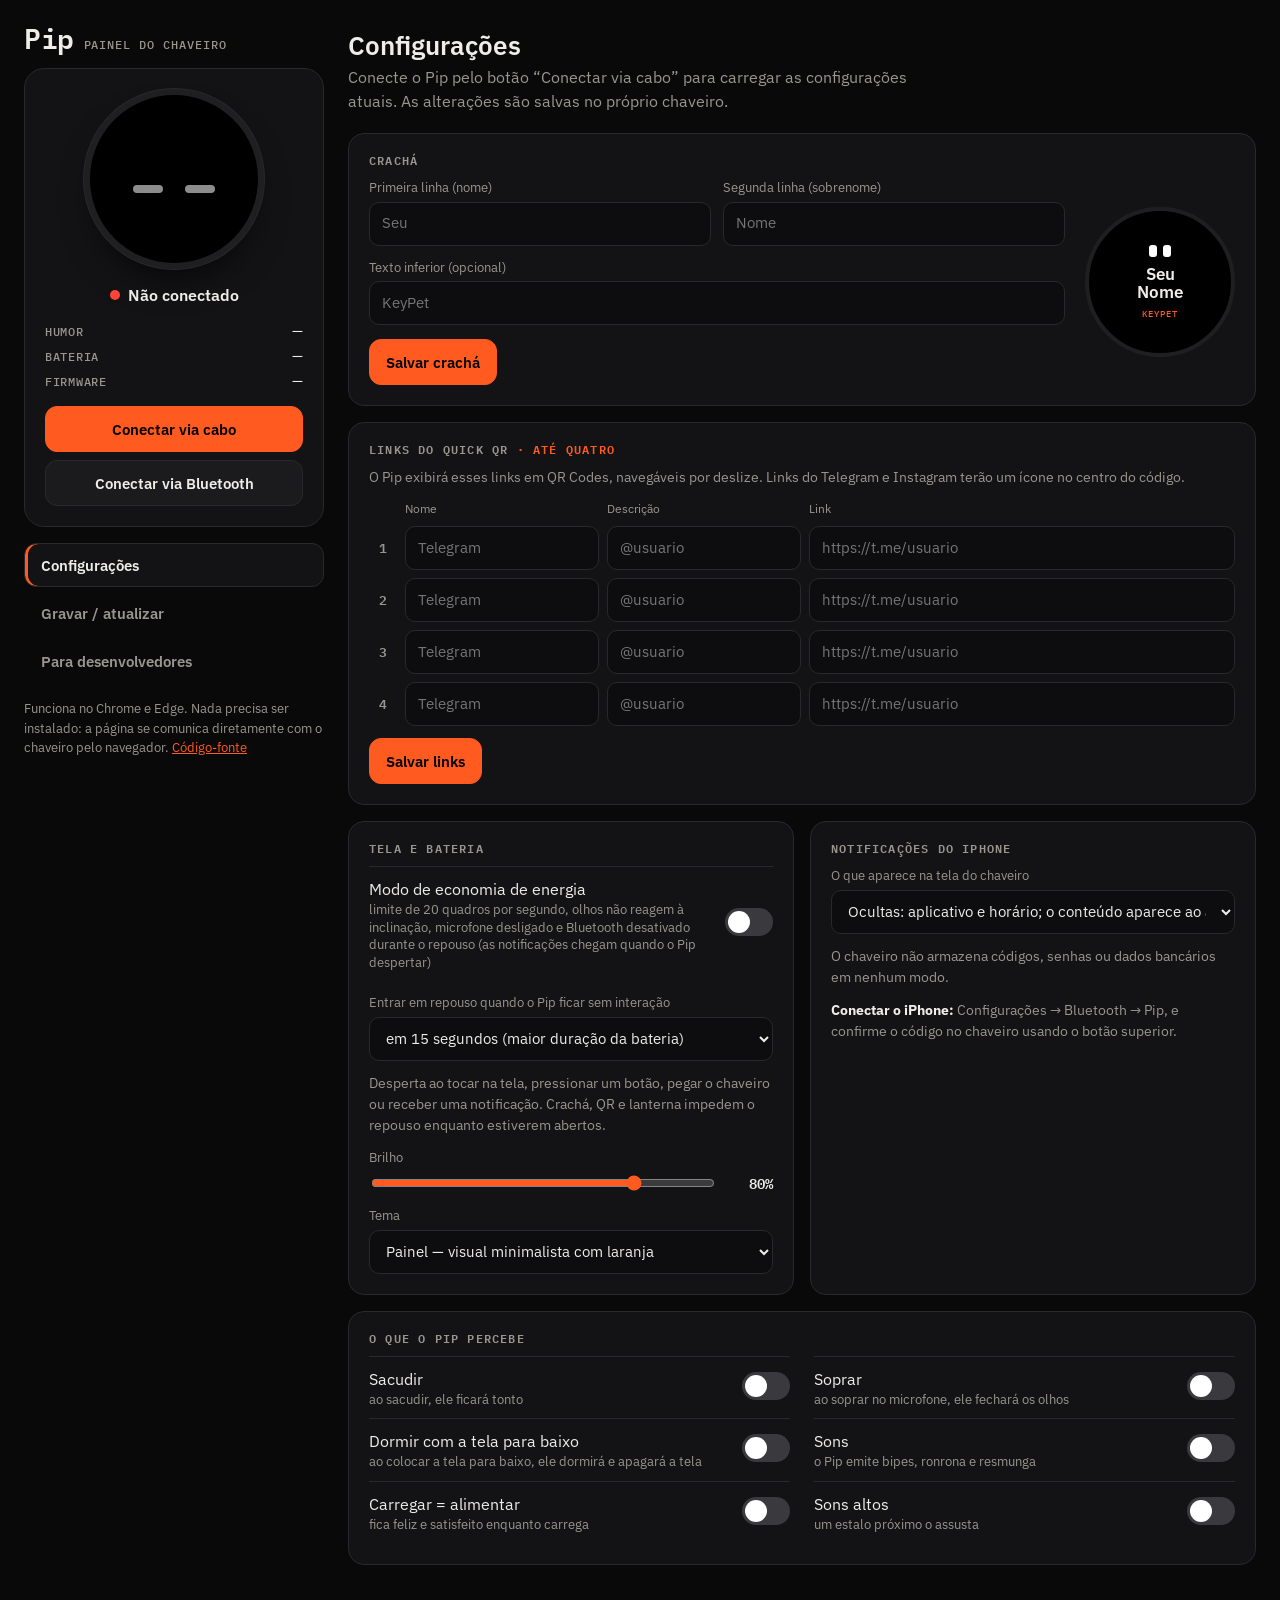
==== commit a901a6f3: "Corrige traduções restantes e atualiza nome para Tamagotchi virtual" ====
--- a/index.html
+++ b/index.html
@@ -8,7 +8,7 @@
 <link rel="preconnect" href="https://fonts.gstatic.com" crossorigin>
 <link href="https://fonts.googleapis.com/css2?family=IBM+Plex+Mono:wght@500;600&family=IBM+Plex+Sans:wght@400;500;600&display=swap" rel="stylesheet">
 <style>
-/* the keychain's own world: AMOLED black, the Приборка orange, mono headers like the device's "МУЗЫКА // КОМПЬЮТЕР".
+/* the keychain's own world: AMOLED black, the orange accent color and the device's monospaced headers.
    Layout: a sticky rail (Pip, the link, the tabs) beside a wide grid of cards; one column under 900px. */
 :root{
   --bg:#09090a; --panel:#131315; --raised:#1b1b1e; --line:#29292d; --text:#efede8; --dim:#99968e;
@@ -159,7 +159,7 @@
 
   <main>
     <div class="notice" id="nobrowser" hidden>
-      Este navegador não é compatível com o chaveiro. Abra esta página no <b>Google Chrome</b> или <b>Microsoft Edge</b> на компьютере.
+      Este navegador não é compatível com o chaveiro. Abra esta página no <b>Google Chrome</b> ou no <b>Microsoft Edge</b> em um computador.
     </div>
 
     <section data-tab="settings">
@@ -249,7 +249,7 @@
         <div class="card wide">
           <div class="flashbox">
             <button class="main" id="flash">Gravar</button>
-            <div><div class="bar"><i id="prog"></i></div><p id="flashState" class="muted" style="margin-top:8px">O bichinho, as configurações e o iPhone conectado são preservados durante a atualização.</p></div>
+            <div><div class="bar"><i id="prog"></i></div><p id="flashState" class="muted" style="margin-top:8px">O Tamagotchi virtual, as configurações e o iPhone conectado são preservados durante a atualização.</p></div>
           </div>
           <details class="muted"><summary>Problemas?</summary>
             <p>O chaveiro não aparece na lista: experimente outro cabo ou porta USB. No Linux, execute uma vez
@@ -313,7 +313,7 @@
     alive = Date.now();
     const s = JSON.parse(l.slice(3));
     $('mood').textContent = s.m;
-    $('bat').textContent = s.bat >= 0 ? `${s.bat}%${s.ch ? ' · заряжается' : ''}` : '—';
+    $('bat').textContent = s.bat >= 0 ? `${s.bat}%${s.ch ? ' · carregando' : ''}` : '—';
   } else if (l.startsWith('@C ')) { cfg = JSON.parse(l.slice(3)); fill(); }
   else if (l.startsWith('@B ') && batRows) {
     if (l === '@B end') {
@@ -323,7 +323,7 @@
       }).join('\n') + '\n';
       const a = Object.assign(document.createElement('a'), {href: URL.createObjectURL(new Blob([csv], {type: 'text/csv'})), download: 'pip-battery.csv'});
       a.click();
-      $('batState').textContent = `${batRows.length} строк`; $('batState').classList.add('show');
+      $('batState').textContent = `${batRows.length} linhas`; $('batState').classList.add('show');
       batRows = null;
     } else batRows.push(l.slice(3));
   }
@@ -395,7 +395,7 @@
 for (let i = 0; i < 4; i++) $('links').insertAdjacentHTML('beforeend',
   `<div class="link"><span class="n">${i + 1}</span><input type="text" placeholder="Telegram" maxlength="18" id="ls${i}" aria-label="Nome ${i + 1}">` +
   `<input type="text" placeholder="@usuario" maxlength="46" id="lh${i}" aria-label="Descrição ${i + 1}">` +
-  `<input type="url" placeholder="https://t.me/ник" maxlength="198" id="lu${i}" aria-label="Link ${i + 1}"></div>`);
+  `<input type="url" placeholder="https://t.me/usuario" maxlength="198" id="lu${i}" aria-label="Link ${i + 1}"></div>`);
 for (const [f, name, note] of FEATS) $('feats').insertAdjacentHTML('beforeend',
   `<div class="toggle"><div>${name}<small>${note}</small></div><label class="switch"><input type="checkbox" id="f${f}" aria-label="${name}"><span></span></label></div>`);
 const clean = s => s.replace(/[|\n\r]/g, ' ').trim();
@@ -435,7 +435,7 @@
   document.querySelectorAll('#tabs button').forEach(b => b.classList.toggle('on', b.dataset.tab === t));
   document.querySelectorAll('section[data-tab]').forEach(s => s.hidden = s.dataset.tab !== t);
 };
-$('openDebug').onclick = async () => { await closePort(); state('Depuração открыта в новой вкладке', false); window.open('https://novikovvisuals.github.io/Pip-KeyPet/debug.html', '_blank'); };
+$('openDebug').onclick = async () => { await closePort(); state('Depuração aberta em uma nova aba', false); window.open('https://novikovvisuals.github.io/Pip-KeyPet/debug.html', '_blank'); };
 $('devOn').onclick = () => send('dev 1');
 let batRows = null;
 $('batGet').onclick = () => { batRows = []; send('bat'); };
